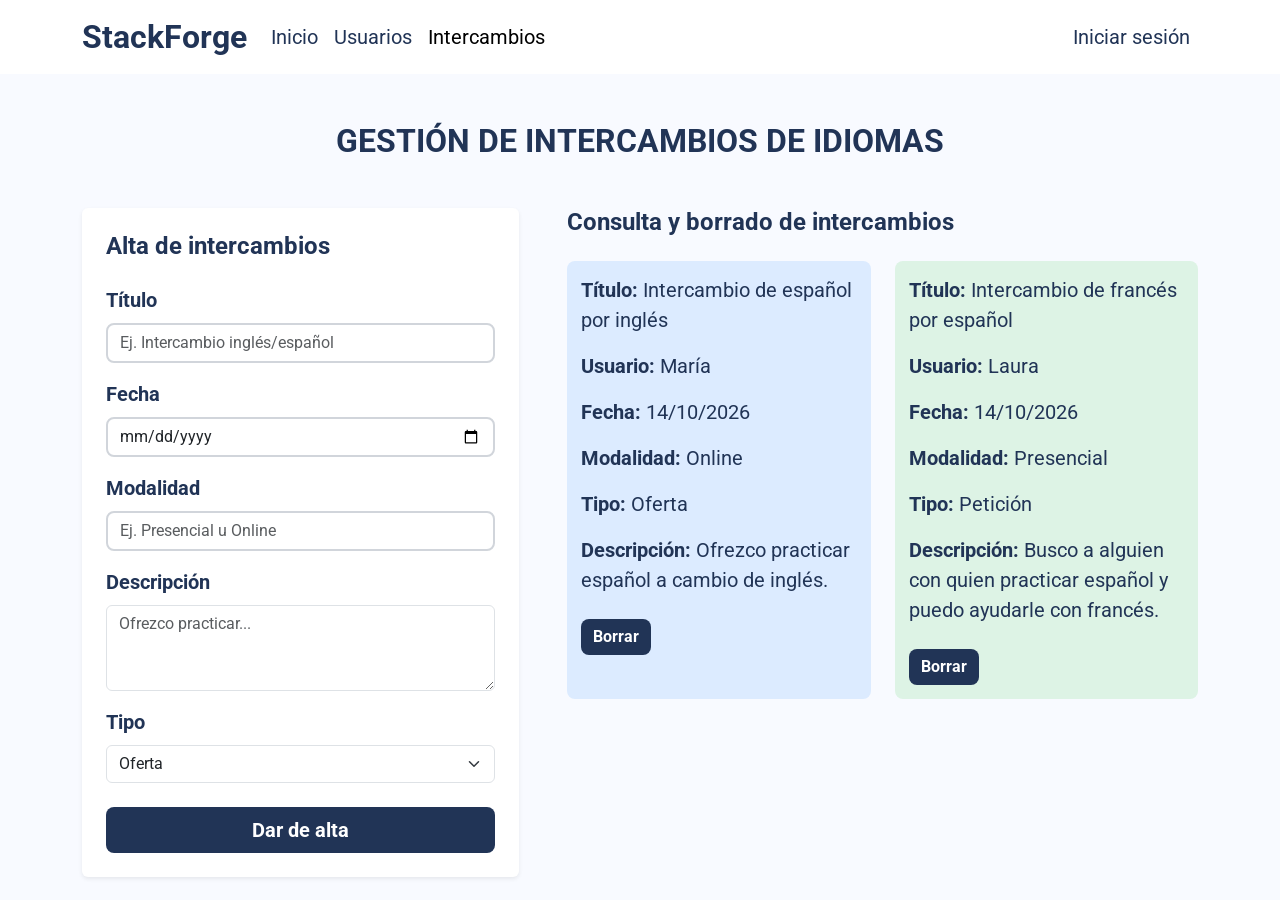
==== intercambios.html @ d4ebf2fe "Versión inicial del Producto 2 basada en el Producto 1" ====
<!DOCTYPE html>
<html lang="es">
<head>
    <meta charset="UTF-8">
    <meta name="viewport" content="width=device-width, initial-scale=1.0">
    <title>StackForge - Gestión de Intercambios</title>

    <!-- Bootstrap -->
    <link href="https://cdn.jsdelivr.net/npm/bootstrap@5.3.3/dist/css/bootstrap.min.css" rel="stylesheet">

    <!-- Estilos propios -->
    <link rel="stylesheet" href="css/styles.css">
</head>
<body>

<!-- Barra de navegación común -->
<nav class="navbar navbar-expand-lg">
    <div class="container">
        <a class="navbar-brand" href="index.html">StackForge</a>

        <button class="navbar-toggler" type="button"
                data-bs-toggle="collapse"
                data-bs-target="#menuNavegacion"
                aria-controls="menuNavegacion"
                aria-expanded="false"
                aria-label="Abrir menú">
            <span class="navbar-toggler-icon"></span>
        </button>

        <div class="collapse navbar-collapse" id="menuNavegacion">
            <ul class="navbar-nav">
                <li class="nav-item">
                    <a class="nav-link" href="index.html">Inicio</a>
                </li>
                <li class="nav-item">
                    <a class="nav-link" href="usuarios.html">Usuarios</a>
                </li>
                <li class="nav-item">
                    <a class="nav-link active" href="intercambios.html">Intercambios</a>
                </li>
            </ul>

            <ul class="navbar-nav ms-auto">
                <li class="nav-item">
                    <a class="nav-link" href="login.html" id="enlace-login">Iniciar sesión</a>
                </li>
                <li class="nav-item">
                    <button type="button" class="nav-link" id="cerrar-sesion" hidden>
                        Cerrar sesión
                    </button>
                </li>
            </ul>
        </div>
    </div>
</nav>

<!-- Contenido de Gestión de Intercambios -->
<main class="container mt-5">
    <h1 class="text-center text-uppercase fw-bold mb-5">Gestión de Intercambios de Idiomas</h1>

    <div class="row g-5">
        
        <!-- COLUMNA IZQUIERDA: Formulario de Alta (Responsive: col-12 col-lg-5) -->
        <section class="col-12 col-lg-5">
            <div class="contenedor-login shadow-sm rounded p-4 bg-white">
                <h2 class="fs-4 fw-bold mb-4">Alta de intercambios</h2>
                
                <form id="mi-formulario">
                    <div class="mb-3">
                        <label for="input-titulo" class="form-label">Título</label>
                        <input type="text" id="input-titulo" class="form-control" placeholder="Ej. Intercambio inglés/español" required>
                    </div>

                    <div class="mb-3">
                        <label for="input-fecha" class="form-label">Fecha</label>
                        <input type="date" id="input-fecha" class="form-control" required>
                    </div>

                    <div class="mb-3">
                        <label for="input-modalidad" class="form-label">Modalidad</label>
                        <input type="text" id="input-modalidad" class="form-control" placeholder="Ej. Presencial u Online" required>
                    </div>

                    <div class="mb-3">
                        <label for="textarea-descripcion" class="form-label">Descripción</label>
                        <textarea id="textarea-descripcion" class="form-control" rows="3" placeholder="Ofrezco practicar..." required></textarea>
                    </div>

                    <div class="mb-4">
                        <label for="select-tipo" class="form-label">Tipo</label>
                        <select id="select-tipo" class="form-select" required>
                            <option value="oferta">Oferta</option>
                            <option value="peticion">Petición</option>
                        </select>
                    </div>

                    <button type="submit" class="boton-alta w-100 py-2">Dar de alta</button>
                </form>
            </div>
        </section>

        <!-- COLUMNA DERECHA: Consulta y Borrado Dinámico (Responsive: col-12 col-lg-7) -->
        <section class="col-12 col-lg-7">
            <h2 class="fs-4 fw-bold mb-4">Consulta y borrado de intercambios</h2>
            
            <!-- Contenedor responsive con las clases nativas row y g-4 de tu aplicación -->
            <div id="lista-intercambios" class="row g-4">
                <!-- Las tarjetas dinámicas se inyectarán aquí mediante js/intercambios.js -->
            </div>
        </section>

    </div>
</main>

<!-- Bootstrap JavaScript -->
<script src="https://cdn.jsdelivr.net/npm/bootstrap@5.3.3/dist/js/bootstrap.bundle.min.js"></script>

<!-- Script específico JavaScript para la gestión de intercambios (Persona 3) -->
<script type="module" src="js/intercambios.js"></script>

</body>
</html>
---- css/styles.css ----
@import url('https://fonts.googleapis.com/css2?family=Roboto:wght@400;500;700&display=swap');
/* Estilos generales */
body {
    font-family: 'Roboto', sans-serif;
    background-color: #F8FAFF;
    color: #213456;
    margin: 0;
}

/* Barra de navegación */
.navbar {
    background-color: #FFFFFF;
}

.navbar-brand {
    font-size: 32px;
    font-weight: bold;
    color: #213456;
}

.nav-link {
    font-size: 20px;
    color: #213456;
}

/* Títulos y textos */
h1 {
    font-size: 32px;
    font-weight: bold;
}

h2 {
    font-size: 20px;
    font-weight: bold;
}

p {
    font-size: 20px;
}

/* Dashboard */
.tarjeta-intercambio {
    border-radius: 8px;
    padding: 14px;
    font-size: 20px;
}

.tarjeta-intercambio h3 {
    font-size: 20px;
    font-weight: bold;
}

.tarjeta-intercambio p {
    font-size: 20px;
}

.tarjeta-oferta {
    background-color: #DCEBFF;
}

.tarjeta-peticion {
    background-color: #DDF3E5;
}

/* Login */
.contenedor-login {
    background-color: #FFFFFF;
    padding: 40px;
}

.contenedor-login label {
    font-size: 20px;
    font-weight: bold;
}

.contenedor-login input {
    border: 2px solid #D1D5DB;
    border-radius: 8px;
}

.boton-login {
    background-color: #213456;
    color: #FFFFFF;
    font-size: 20px;
    font-weight: bold;
    border: none;
    border-radius: 8px;
    padding: 12px;
}

.boton-login:hover {
    background-color: #172642;
    color: #FFFFFF;
}

/* Usuarios */

.boton-alta,
.boton-borrar {
    background-color: #213456;
    color: #FFFFFF;
    font-size: 20px;
    font-weight: bold;
    border: none;
    border-radius: 8px;
    padding: 12px;
}

.boton-alta:hover,
.boton-borrar:hover {
    background-color: #172642;
    color: #FFFFFF;
}

.boton-borrar {
    font-size: 16px;
    padding: 6px 12px;
}

.tabla-usuarios {
    font-size: 16px;
    --bs-table-bg: #F8FAFF;
    --bs-table-color: #213456;
}

.tabla-usuarios th {
    color: #213456;
    font-weight: bold;
}

.tabla-usuarios td {
    vertical-align: middle;
}

/* Animación de las tarjetas */
.tarjeta-intercambio {
    animation: aparecer 0.5s ease;
    transition: transform 0.2s ease;
}

.tarjeta-intercambio:hover {
    transform: translateY(-5px);
}

@keyframes aparecer {
    from {
        opacity: 0;
        transform: translateY(10px);
    }

    to {
        opacity: 1;
        transform: translateY(0);
    }
}
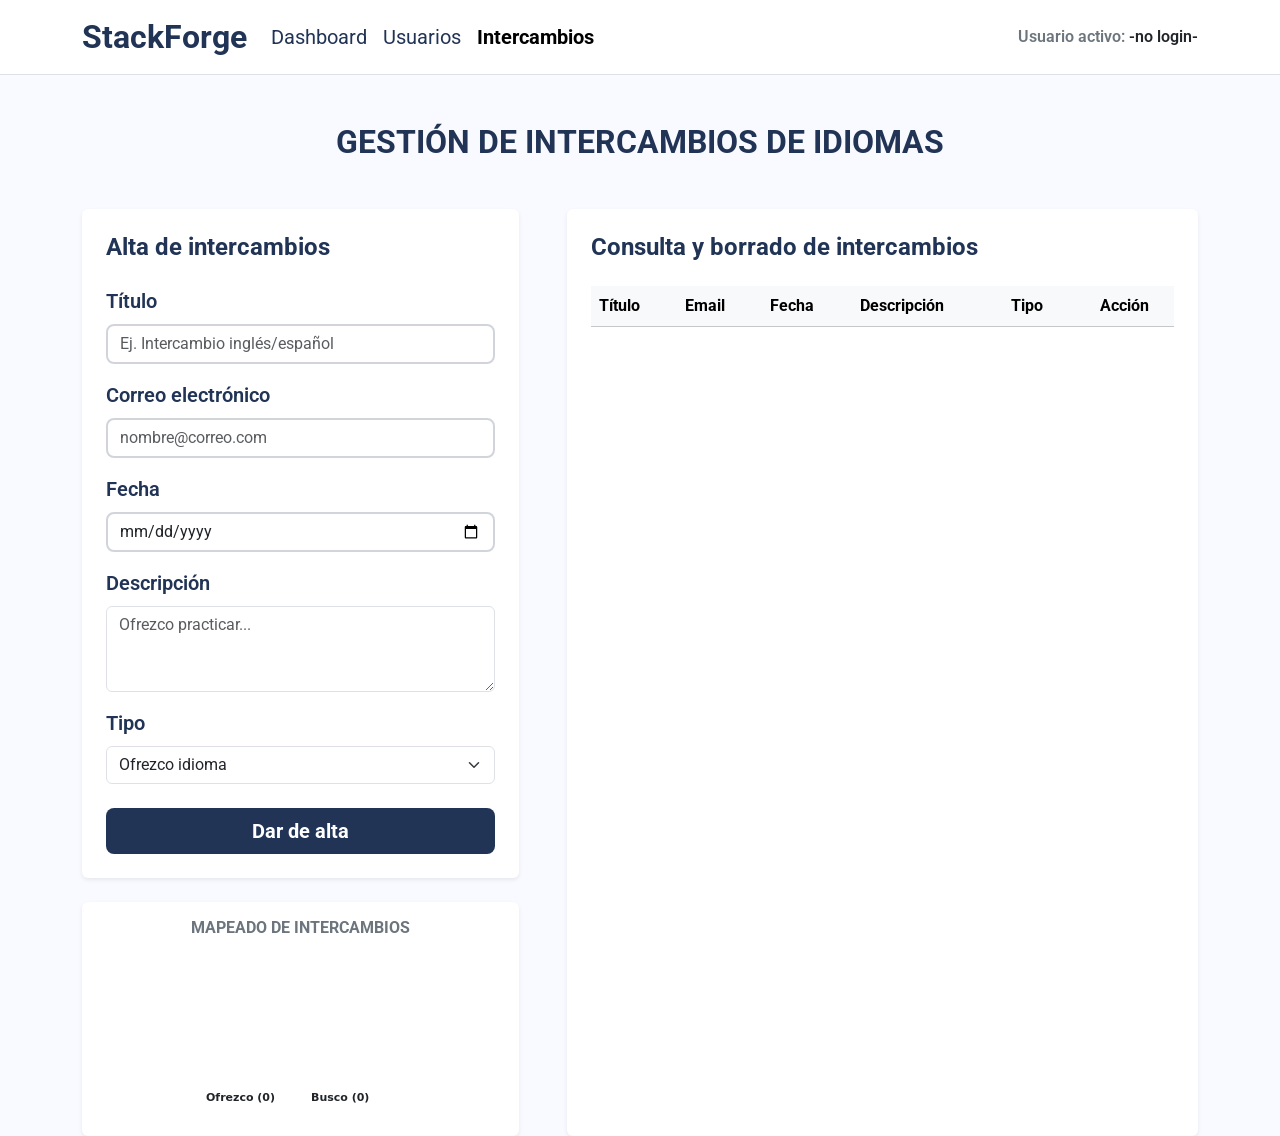
==== commit aafe3e06: "productp2" ====
--- a/intercambios.html
+++ b/intercambios.html
@@ -14,9 +14,9 @@
 <body>
 
 <!-- Barra de navegación común -->
-<nav class="navbar navbar-expand-lg">
+<nav class="navbar navbar-expand-lg border-bottom">
     <div class="container">
-        <a class="navbar-brand" href="index.html">StackForge</a>
+        <a class="navbar-brand fw-bold" href="index.html">StackForge</a>
 
         <button class="navbar-toggler" type="button"
                 data-bs-toggle="collapse"
@@ -28,28 +28,21 @@
         </button>
 
         <div class="collapse navbar-collapse" id="menuNavegacion">
-            <ul class="navbar-nav">
+            <ul class="navbar-nav me-auto">
                 <li class="nav-item">
-                    <a class="nav-link" href="index.html">Inicio</a>
+                    <a class="nav-link" href="index.html">Dashboard</a>
                 </li>
                 <li class="nav-item">
                     <a class="nav-link" href="usuarios.html">Usuarios</a>
                 </li>
                 <li class="nav-item">
-                    <a class="nav-link active" href="intercambios.html">Intercambios</a>
+                    <a class="nav-link active fw-bold" href="intercambios.html">Intercambios</a>
                 </li>
             </ul>
 
-            <ul class="navbar-nav ms-auto">
-                <li class="nav-item">
-                    <a class="nav-link" href="login.html" id="enlace-login">Iniciar sesión</a>
-                </li>
-                <li class="nav-item">
-                    <button type="button" class="nav-link" id="cerrar-sesion" hidden>
-                        Cerrar sesión
-                    </button>
-                </li>
-            </ul>
+            <span class="navbar-text fw-semibold text-secondary">
+                Usuario activo: <span id="usuarioActivo" class="text-dark">-no login-</span>
+            </span>
         </div>
     </div>
 </nav>
@@ -60,52 +53,73 @@
 
     <div class="row g-5">
         
-        <!-- COLUMNA IZQUIERDA: Formulario de Alta (Responsive: col-12 col-lg-5) -->
+        <!-- COLUMNA IZQUIERDA: Formulario de Alta e Indicador Gráfico Canvas -->
         <section class="col-12 col-lg-5">
             <div class="contenedor-login shadow-sm rounded p-4 bg-white">
                 <h2 class="fs-4 fw-bold mb-4">Alta de intercambios</h2>
                 
-                <form id="mi-formulario">
+                <form id="form-intercambio">
                     <div class="mb-3">
-                        <label for="input-titulo" class="form-label">Título</label>
+                        <label for="input-titulo" class="form-label fw-semibold">Título</label>
                         <input type="text" id="input-titulo" class="form-control" placeholder="Ej. Intercambio inglés/español" required>
                     </div>
 
                     <div class="mb-3">
-                        <label for="input-fecha" class="form-label">Fecha</label>
+                        <label for="input-email" class="form-label fw-semibold">Correo electrónico</label>
+                        <input type="email" id="input-email" class="form-control" placeholder="nombre@correo.com" required>
+                    </div>
+
+                    <div class="mb-3">
+                        <label for="input-fecha" class="form-label fw-semibold">Fecha</label>
                         <input type="date" id="input-fecha" class="form-control" required>
                     </div>
 
                     <div class="mb-3">
-                        <label for="input-modalidad" class="form-label">Modalidad</label>
-                        <input type="text" id="input-modalidad" class="form-control" placeholder="Ej. Presencial u Online" required>
-                    </div>
-
-                    <div class="mb-3">
-                        <label for="textarea-descripcion" class="form-label">Descripción</label>
+                        <label for="textarea-descripcion" class="form-label fw-semibold">Descripción</label>
                         <textarea id="textarea-descripcion" class="form-control" rows="3" placeholder="Ofrezco practicar..." required></textarea>
                     </div>
 
                     <div class="mb-4">
-                        <label for="select-tipo" class="form-label">Tipo</label>
+                        <label for="select-tipo" class="form-label fw-semibold">Tipo</label>
                         <select id="select-tipo" class="form-select" required>
-                            <option value="oferta">Oferta</option>
-                            <option value="peticion">Petición</option>
+                            <option value="Ofrezco idioma">Ofrezco idioma</option>
+                            <option value="Busco idioma">Busco idioma</option>
                         </select>
                     </div>
 
                     <button type="submit" class="boton-alta w-100 py-2">Dar de alta</button>
                 </form>
             </div>
+
+            <!-- Canvas Nativo para Estadísticas Requeridas -->
+            <div class="shadow-sm rounded p-3 bg-white mt-4 text-center">
+                <h3 class="fs-6 fw-bold mb-3 text-secondary text-uppercase">Mapeado de Intercambios</h3>
+                <canvas id="grafico-intercambios" width="240" height="160" class="mx-auto"></canvas>
+            </div>
         </section>
 
-        <!-- COLUMNA DERECHA: Consulta y Borrado Dinámico (Responsive: col-12 col-lg-7) -->
+        <!-- COLUMNA DERECHA: Tabla de Consulta y Borrado Síncrono (IndexedDB) -->
         <section class="col-12 col-lg-7">
-            <h2 class="fs-4 fw-bold mb-4">Consulta y borrado de intercambios</h2>
-            
-            <!-- Contenedor responsive con las clases nativas row y g-4 de tu aplicación -->
-            <div id="lista-intercambios" class="row g-4">
-                <!-- Las tarjetas dinámicas se inyectarán aquí mediante js/intercambios.js -->
+            <div class="shadow-sm rounded p-4 bg-white h-100">
+                <h2 class="fs-4 fw-bold mb-4">Consulta y borrado de intercambios</h2>
+                
+                <div class="table-responsive">
+                    <table class="table table-hover align-middle">
+                        <thead class="table-light">
+                            <tr>
+                                <th>Título</th>
+                                <th>Email</th>
+                                <th>Fecha</th>
+                                <th>Descripción</th>
+                                <th>Tipo</th>
+                                <th class="text-center">Acción</th>
+                            </tr>
+                        </thead>
+                        <tbody id="tabla-intercambios-cuerpo">
+                            <!-- Inyección dinámica mediante JS -->
+                        </tbody>
+                    </table>
+                </div>
             </div>
         </section>
 
@@ -115,7 +129,7 @@
 <!-- Bootstrap JavaScript -->
 <script src="https://cdn.jsdelivr.net/npm/bootstrap@5.3.3/dist/js/bootstrap.bundle.min.js"></script>
 
-<!-- Script específico JavaScript para la gestión de intercambios (Persona 3) -->
+<!-- Script de Gestión de Intercambios (Persona 3) -->
 <script type="module" src="js/intercambios.js"></script>
 
 </body>
